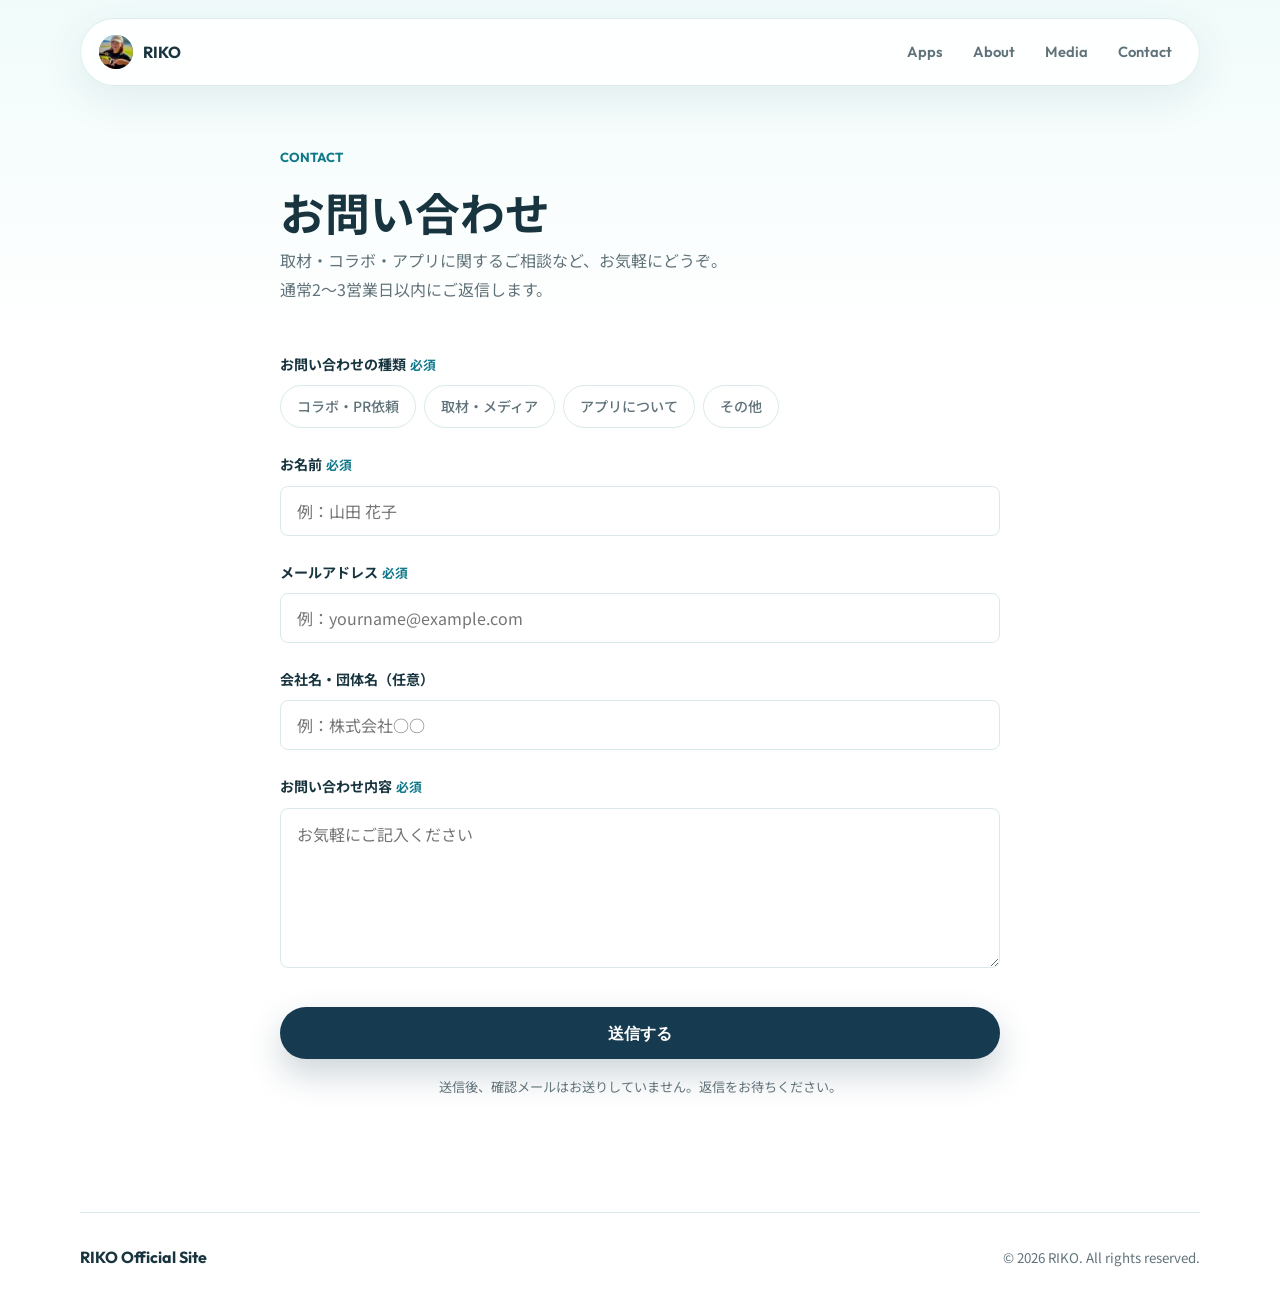
==== contact.html @ 4e9541ff "写真・スクリーンショット追加、お問い合わせフォームページ作成、Yahoo!News記事セクション追加" ====
<!doctype html>
<html lang="ja">
  <head>
    <meta charset="utf-8" />
    <meta name="viewport" content="width=device-width, initial-scale=1" />
    <title>お問い合わせ | RIKO Official Site</title>
    <meta name="description" content="リコへのお問い合わせページ。取材・コラボ・アプリに関するご相談はこちらから。" />
    <link rel="stylesheet" href="./styles.css" />
    <link rel="preconnect" href="https://fonts.googleapis.com" />
    <link rel="preconnect" href="https://fonts.gstatic.com" crossorigin />
    <link href="https://fonts.googleapis.com/css2?family=Noto+Sans+JP:wght@400;500;700&family=Outfit:wght@500;600;700&display=swap" rel="stylesheet" />
    <style>
      .contact-form-section {
        width: min(720px, calc(100% - 40px));
        margin: 0 auto;
        padding: 60px 0 100px;
      }
      .contact-form-section h1 {
        font-size: clamp(1.8rem, 4vw, 2.8rem);
        margin: 16px 0 8px;
      }
      .contact-form-section .lead {
        color: var(--muted);
        margin: 0 0 48px;
        font-size: 1rem;
      }
      .form-group {
        margin-bottom: 24px;
      }
      .form-group label {
        display: block;
        font-size: 0.88rem;
        font-weight: 700;
        margin-bottom: 8px;
        color: var(--ink);
      }
      .form-group label .required {
        color: var(--aqua-dark);
        margin-left: 4px;
        font-size: 0.8rem;
      }
      .form-group input,
      .form-group select,
      .form-group textarea {
        width: 100%;
        padding: 12px 16px;
        border: 1px solid var(--line);
        border-radius: 8px;
        background: #fff;
        font-family: "Noto Sans JP", sans-serif;
        font-size: 1rem;
        color: var(--ink);
        transition: border-color 160ms ease;
        -webkit-appearance: none;
      }
      .form-group input:focus,
      .form-group select:focus,
      .form-group textarea:focus {
        outline: none;
        border-color: var(--aqua);
        box-shadow: 0 0 0 3px rgba(43, 168, 184, 0.12);
      }
      .form-group textarea {
        min-height: 160px;
        resize: vertical;
        line-height: 1.7;
      }
      .form-group select {
        background-image: url("data:image/svg+xml,%3Csvg xmlns='http://www.w3.org/2000/svg' width='16' height='16' viewBox='0 0 24 24' fill='none' stroke='%2361737a' stroke-width='2'%3E%3Cpath d='M6 9l6 6 6-6'/%3E%3C/svg%3E");
        background-repeat: no-repeat;
        background-position: right 12px center;
        padding-right: 40px;
      }
      .form-submit {
        margin-top: 32px;
      }
      .form-submit .button {
        width: 100%;
        min-height: 52px;
        font-size: 1rem;
      }
      .form-note {
        margin-top: 16px;
        font-size: 0.82rem;
        color: var(--muted);
        text-align: center;
      }
      .success-message {
        display: none;
        background: #e6f7f6;
        border: 1px solid var(--mint);
        border-radius: 8px;
        padding: 24px;
        text-align: center;
        margin-top: 24px;
      }
      .success-message h3 {
        color: var(--aqua-dark);
        margin-bottom: 8px;
      }
      .success-message p {
        color: var(--muted);
        margin: 0;
      }
      .category-chips {
        display: flex;
        flex-wrap: wrap;
        gap: 8px;
      }
      .category-chips input[type="radio"] {
        display: none;
      }
      .category-chips label {
        display: inline-flex;
        align-items: center;
        padding: 8px 16px;
        border: 1px solid var(--line);
        border-radius: 999px;
        font-size: 0.88rem;
        font-weight: 500;
        cursor: pointer;
        transition: all 160ms ease;
        background: #fff;
        color: var(--muted);
        margin: 0;
      }
      .category-chips input[type="radio"]:checked + label {
        border-color: var(--aqua);
        background: #e6f7f6;
        color: var(--aqua-dark);
      }
      @media (max-width: 620px) {
        .contact-form-section {
          padding: 40px 0 80px;
        }
      }
    </style>
  </head>
  <body>
    <header class="site-header">
      <a class="brand" href="./index.html" aria-label="RIKO Official Site">
        <span class="brand-mark"><img src="./assets/riko-photo.jpg" alt="" style="width:100%;height:100%;object-fit:cover;border-radius:50%;" /></span>
        <span>RIKO</span>
      </a>
      <nav class="site-nav" aria-label="メインナビゲーション">
        <a href="./index.html#apps">Apps</a>
        <a href="./index.html#about">About</a>
        <a href="./index.html#media">Media</a>
        <a href="./contact.html">Contact</a>
      </nav>
    </header>

    <main>
      <div class="contact-form-section">
        <p class="eyebrow">Contact</p>
        <h1>お問い合わせ</h1>
        <p class="lead">
          取材・コラボ・アプリに関するご相談など、お気軽にどうぞ。<br>
          通常2〜3営業日以内にご返信します。
        </p>

        <form id="contact-form" action="https://formspree.io/f/FORMSPREE_ID" method="POST">
          <div class="form-group">
            <label>お問い合わせの種類<span class="required">必須</span></label>
            <div class="category-chips">
              <input type="radio" id="cat-collab" name="category" value="コラボ・PR依頼" required />
              <label for="cat-collab">コラボ・PR依頼</label>
              <input type="radio" id="cat-interview" name="category" value="取材・メディア" />
              <label for="cat-interview">取材・メディア</label>
              <input type="radio" id="cat-app" name="category" value="アプリについて" />
              <label for="cat-app">アプリについて</label>
              <input type="radio" id="cat-other" name="category" value="その他" />
              <label for="cat-other">その他</label>
            </div>
          </div>

          <div class="form-group">
            <label for="name">お名前<span class="required">必須</span></label>
            <input type="text" id="name" name="name" placeholder="例：山田 花子" required />
          </div>

          <div class="form-group">
            <label for="email">メールアドレス<span class="required">必須</span></label>
            <input type="email" id="email" name="email" placeholder="例：yourname@example.com" required />
          </div>

          <div class="form-group">
            <label for="company">会社名・団体名（任意）</label>
            <input type="text" id="company" name="company" placeholder="例：株式会社○○" />
          </div>

          <div class="form-group">
            <label for="message">お問い合わせ内容<span class="required">必須</span></label>
            <textarea id="message" name="message" placeholder="お気軽にご記入ください" required></textarea>
          </div>

          <input type="hidden" name="_subject" value="【RIKOサイト】お問い合わせ" />
          <input type="text" name="_gotcha" style="display:none" />

          <div class="form-submit">
            <button type="submit" class="button primary">送信する</button>
          </div>
          <p class="form-note">送信後、確認メールはお送りしていません。返信をお待ちください。</p>
        </form>

        <div class="success-message" id="success-message">
          <h3>送信完了しました 🎣</h3>
          <p>お問い合わせありがとうございます。<br>2〜3営業日以内にご返信します。</p>
        </div>
      </div>
    </main>

    <footer class="site-footer">
      <p>RIKO Official Site</p>
      <small>&copy; 2026 RIKO. All rights reserved.</small>
    </footer>

    <script>
      const form = document.getElementById('contact-form');
      form.addEventListener('submit', async function(e) {
        e.preventDefault();
        const btn = form.querySelector('button[type="submit"]');
        btn.textContent = '送信中...';
        btn.disabled = true;
        try {
          const res = await fetch(form.action, {
            method: 'POST',
            body: new FormData(form),
            headers: { 'Accept': 'application/json' }
          });
          if (res.ok) {
            form.style.display = 'none';
            document.getElementById('success-message').style.display = 'block';
          } else {
            btn.textContent = '送信できませんでした。再度お試しください';
            btn.disabled = false;
          }
        } catch {
          btn.textContent = '送信できませんでした。再度お試しください';
          btn.disabled = false;
        }
      });
    </script>
  </body>
</html>
---- styles.css ----
:root {
  color-scheme: light;
  --ink: #18343f;
  --muted: #61737a;
  --line: #d9e9eb;
  --paper: #ffffff;
  --wash: #f4fbfb;
  --aqua: #2ba8b8;
  --aqua-dark: #10798a;
  --mint: #cceee9;
  --sun: #f4c873;
  --navy: #163b50;
  --shadow: 0 24px 70px rgba(17, 81, 92, 0.14);
}

* {
  box-sizing: border-box;
}

html {
  scroll-behavior: smooth;
}

body {
  margin: 0;
  color: var(--ink);
  background:
    linear-gradient(180deg, rgba(236, 250, 249, 0.76), rgba(255, 255, 255, 0) 340px),
    var(--paper);
  font-family: "Noto Sans JP", system-ui, -apple-system, BlinkMacSystemFont, sans-serif;
  line-height: 1.8;
}

a {
  color: inherit;
  text-decoration: none;
}

img {
  display: block;
  max-width: 100%;
}

.site-header {
  position: sticky;
  top: 0;
  z-index: 20;
  display: flex;
  align-items: center;
  justify-content: space-between;
  gap: 24px;
  width: min(1120px, calc(100% - 40px));
  margin: 18px auto 0;
  padding: 12px 14px;
  border: 1px solid rgba(217, 233, 235, 0.82);
  border-radius: 999px;
  background: rgba(255, 255, 255, 0.88);
  box-shadow: 0 12px 44px rgba(25, 75, 85, 0.09);
  backdrop-filter: blur(18px);
}

.brand,
.site-nav,
.hero-actions,
.app-actions,
.contact-actions {
  display: flex;
  align-items: center;
}

.brand {
  gap: 10px;
  padding-left: 4px;
  font-family: "Outfit", sans-serif;
  font-weight: 700;
  letter-spacing: 0;
}

.brand-mark {
  display: grid;
  place-items: center;
  width: 34px;
  height: 34px;
  border-radius: 50%;
  color: #ffffff;
  background: linear-gradient(135deg, var(--aqua), var(--navy));
}

.site-nav {
  gap: 4px;
}

.site-nav a {
  padding: 8px 13px;
  border-radius: 999px;
  color: var(--muted);
  font-family: "Outfit", sans-serif;
  font-size: 0.92rem;
  font-weight: 600;
}

.site-nav a:hover,
.site-nav a:focus-visible {
  color: var(--ink);
  background: var(--wash);
}

.hero {
  display: grid;
  grid-template-columns: minmax(0, 0.92fr) minmax(390px, 1.08fr);
  gap: 48px;
  align-items: center;
  width: min(1120px, calc(100% - 40px));
  margin: 0 auto;
  padding: 54px 0 58px;
}

.eyebrow {
  margin: 0 0 12px;
  color: var(--aqua-dark);
  font-family: "Outfit", "Noto Sans JP", sans-serif;
  font-size: 0.82rem;
  font-weight: 700;
  letter-spacing: 0;
  text-transform: uppercase;
}

h1,
h2,
h3,
p {
  overflow-wrap: anywhere;
}

h1,
h2,
h3 {
  margin: 0;
  line-height: 1.28;
  letter-spacing: 0;
}

h1 {
  max-width: 680px;
  font-size: clamp(2.45rem, 4.7vw, 4.1rem);
  line-height: 1.16;
}

.hero-lead {
  max-width: 620px;
  margin: 24px 0 0;
  color: var(--muted);
  font-size: 1.05rem;
}

.hero-actions,
.app-actions,
.contact-actions {
  flex-wrap: wrap;
  gap: 12px;
  margin-top: 32px;
}

.button {
  display: inline-flex;
  align-items: center;
  justify-content: center;
  min-height: 48px;
  padding: 0 22px;
  border: 1px solid transparent;
  border-radius: 999px;
  font-weight: 700;
  line-height: 1.2;
  transition:
    transform 160ms ease,
    box-shadow 160ms ease,
    border-color 160ms ease,
    background 160ms ease;
}

.button:hover,
.button:focus-visible {
  transform: translateY(-1px);
}

.button.primary {
  color: #ffffff;
  background: var(--navy);
  box-shadow: 0 15px 34px rgba(22, 59, 80, 0.22);
}

.button.primary:hover,
.button.primary:focus-visible {
  background: var(--aqua-dark);
}

.button.secondary {
  color: var(--ink);
  border-color: var(--line);
  background: rgba(255, 255, 255, 0.82);
}

.button.disabled {
  color: #6b7b80;
  border-color: var(--line);
  background: #f3f8f8;
}

.button.compact {
  min-height: 42px;
  padding: 0 16px;
  font-size: 0.9rem;
}

.hero-visual {
  position: relative;
  overflow: hidden;
  min-height: 468px;
  border-radius: 8px;
  box-shadow: var(--shadow);
  isolation: isolate;
}

.hero-visual::after {
  position: absolute;
  inset: 0;
  content: "";
  background:
    linear-gradient(180deg, rgba(255, 255, 255, 0) 58%, rgba(13, 56, 71, 0.24)),
    linear-gradient(90deg, rgba(255, 255, 255, 0.2), rgba(255, 255, 255, 0));
  z-index: 1;
}

.hero-visual img {
  width: 100%;
  height: 100%;
  min-height: 468px;
  object-fit: cover;
}

.status-card {
  position: absolute;
  right: 22px;
  bottom: 22px;
  z-index: 2;
  display: flex;
  align-items: center;
  gap: 12px;
  width: min(300px, calc(100% - 44px));
  padding: 16px;
  border: 1px solid rgba(255, 255, 255, 0.7);
  border-radius: 8px;
  color: #ffffff;
  background: rgba(22, 59, 80, 0.68);
  backdrop-filter: blur(18px);
}

.status-card p {
  margin: 0 0 2px;
  font-family: "Outfit", sans-serif;
  font-size: 0.78rem;
  font-weight: 700;
  line-height: 1.2;
}

.status-card strong {
  display: block;
  font-size: 0.96rem;
  line-height: 1.4;
}

.status-dot {
  width: 12px;
  height: 12px;
  border-radius: 50%;
  background: var(--sun);
  box-shadow: 0 0 0 7px rgba(244, 200, 115, 0.18);
  flex: 0 0 auto;
}

.section {
  width: min(1120px, calc(100% - 40px));
  margin: 0 auto;
  padding: 86px 0;
}

.section-heading {
  max-width: 740px;
  margin-bottom: 34px;
}

.section-heading h2,
.about-copy h2,
.contact-section h2 {
  font-size: clamp(2rem, 4vw, 3.15rem);
}

.section-heading p:not(.eyebrow) {
  margin: 16px 0 0;
  color: var(--muted);
}

.focus-section {
  border-top: 1px solid var(--line);
}

.focus-grid {
  display: grid;
  grid-template-columns: repeat(3, 1fr);
  gap: 18px;
}

.focus-grid article,
.media-card {
  border: 1px solid var(--line);
  border-radius: 8px;
  background: rgba(255, 255, 255, 0.78);
}

.focus-grid article {
  padding: 24px;
}

.number {
  display: block;
  margin-bottom: 22px;
  color: var(--aqua-dark);
  font-family: "Outfit", sans-serif;
  font-size: 0.9rem;
  font-weight: 700;
}

.focus-grid h3,
.media-card h3 {
  font-size: 1.12rem;
}

.focus-grid p,
.media-card p,
.app-card p,
.about-copy p,
.contact-section p {
  color: var(--muted);
}

.focus-grid p,
.media-card p {
  margin: 14px 0 0;
  font-size: 0.96rem;
}

.apps-section {
  width: 100%;
  max-width: none;
  padding-right: max(20px, calc((100vw - 1120px) / 2));
  padding-left: max(20px, calc((100vw - 1120px) / 2));
  background: var(--wash);
}

.app-list {
  display: grid;
  grid-template-columns: repeat(2, minmax(0, 1fr));
  gap: 20px;
}

.app-card {
  display: grid;
  grid-template-columns: 86px minmax(0, 1fr);
  gap: 20px;
  padding: 26px;
  border: 1px solid var(--line);
  border-radius: 8px;
  background: var(--paper);
  box-shadow: 0 18px 54px rgba(21, 87, 97, 0.08);
}

.app-card.featured {
  border-color: rgba(43, 168, 184, 0.45);
}

.app-icon {
  display: grid;
  place-items: center;
  width: 86px;
  height: 86px;
  border-radius: 22px;
  color: #ffffff;
  font-size: 1.35rem;
  font-weight: 800;
  line-height: 1;
}

.shell-icon {
  background: linear-gradient(145deg, #68c7d1, #166179);
}

.fish-icon {
  background: linear-gradient(145deg, #f4c873, #2ba8b8 58%, #163b50);
}

.app-status {
  margin: 0 0 8px;
  color: var(--aqua-dark);
  font-size: 0.82rem;
  font-weight: 700;
}

.app-card h3 {
  font-size: 1.55rem;
}

.app-card p:not(.app-status) {
  margin: 14px 0 0;
}

.about-section {
  display: grid;
  grid-template-columns: 0.85fr 1.15fr;
  gap: 48px;
  align-items: center;
}

.portrait-card {
  overflow: hidden;
  display: grid;
  min-height: 430px;
  place-items: center;
  border-radius: 8px;
  background:
    linear-gradient(135deg, rgba(43, 168, 184, 0.12), rgba(244, 200, 115, 0.22)),
    #f8fcfc;
  border: 1px solid var(--line);
}

.portrait-placeholder {
  display: grid;
  place-items: center;
  width: min(250px, 65%);
  aspect-ratio: 1;
  border-radius: 50%;
  color: var(--navy);
  background: #ffffff;
  box-shadow: var(--shadow);
  font-family: "Outfit", sans-serif;
  font-size: clamp(2.4rem, 7vw, 5.5rem);
  font-weight: 700;
}

.about-copy p {
  margin: 18px 0 0;
  font-size: 1rem;
}

.media-section {
  border-top: 1px solid var(--line);
}

.media-grid {
  display: grid;
  grid-template-columns: repeat(4, 1fr);
  gap: 16px;
}

.media-card {
  min-height: 230px;
  padding: 22px;
}

.media-label {
  display: inline-flex;
  align-items: center;
  justify-content: center;
  min-height: 30px;
  padding: 0 10px;
  border-radius: 999px;
  color: var(--aqua-dark);
  background: #e6f7f6;
  font-family: "Outfit", sans-serif;
  font-size: 0.8rem;
  font-weight: 700;
}

.media-card h3 {
  margin-top: 28px;
}

.media-link-row {
  margin-top: 24px;
}

.text-link {
  color: var(--aqua-dark);
  font-weight: 700;
  border-bottom: 1px solid currentColor;
}

.news-section {
  padding-top: 0;
}

.news-list {
  border-top: 1px solid var(--line);
}

.news-list article {
  display: grid;
  grid-template-columns: 130px minmax(0, 1fr);
  gap: 24px;
  padding: 22px 0;
  border-bottom: 1px solid var(--line);
}

.news-list time {
  color: var(--aqua-dark);
  font-family: "Outfit", sans-serif;
  font-weight: 700;
}

.news-list p {
  margin: 0;
  color: var(--muted);
}

.contact-section {
  width: min(1120px, calc(100% - 40px));
  margin: 0 auto 80px;
  padding: 56px;
  border-radius: 8px;
  color: #ffffff;
  background:
    linear-gradient(120deg, rgba(22, 59, 80, 0.95), rgba(16, 121, 138, 0.86)),
    var(--navy);
}

.contact-section .eyebrow,
.contact-section p {
  color: rgba(255, 255, 255, 0.78);
}

.contact-section p {
  max-width: 700px;
}

.contact-section .button.secondary {
  color: #ffffff;
  border-color: rgba(255, 255, 255, 0.34);
  background: rgba(255, 255, 255, 0.08);
}

.hero-stats {
  display: flex;
  gap: 28px;
  margin-top: 32px;
  flex-wrap: wrap;
}

.hero-stat {
  display: flex;
  flex-direction: column;
}

.hero-stat strong {
  color: var(--navy);
  font-family: "Outfit", sans-serif;
  font-size: 1.5rem;
  font-weight: 700;
  line-height: 1.1;
}

.hero-stat span {
  color: var(--muted);
  font-size: 0.8rem;
  margin-top: 2px;
}

.about-role {
  display: inline-block;
  color: var(--aqua-dark) !important;
  font-size: 0.88rem !important;
  font-weight: 700;
  margin: 4px 0 0 !important;
  letter-spacing: 0.01em;
}

.media-card {
  transition: box-shadow 160ms ease, transform 160ms ease;
}

.media-card:has(a):hover {
  transform: translateY(-2px);
  box-shadow: 0 12px 32px rgba(21, 87, 97, 0.1);
}

.app-screenshot {
  grid-column: 1 / -1;
  margin-top: 8px;
  border-radius: 8px;
  overflow: hidden;
  border: 1px solid var(--line);
  max-height: 320px;
  display: flex;
  align-items: flex-start;
  justify-content: center;
  background: #f8fcfc;
}

.app-screenshot img {
  width: auto;
  max-width: 100%;
  max-height: 320px;
  object-fit: contain;
  object-position: top;
}

.news-articles {
  display: flex;
  flex-direction: column;
  gap: 12px;
  margin-bottom: 24px;
}

.news-article-card {
  display: flex;
  align-items: center;
  gap: 16px;
  padding: 18px 20px;
  border: 1px solid var(--line);
  border-radius: 8px;
  background: #fff;
  transition: box-shadow 160ms ease, transform 160ms ease;
}

.news-article-card:hover {
  transform: translateY(-2px);
  box-shadow: 0 8px 24px rgba(21, 87, 97, 0.1);
}

.news-article-label {
  flex-shrink: 0;
  display: inline-flex;
  align-items: center;
  padding: 3px 10px;
  border-radius: 999px;
  background: var(--aqua-dark);
  color: #fff;
  font-size: 0.75rem;
  font-weight: 700;
  font-family: "Outfit", sans-serif;
}

.news-article-title {
  flex: 1;
  margin: 0;
  color: var(--ink);
  font-size: 0.96rem;
  line-height: 1.5;
}

.news-article-link {
  flex-shrink: 0;
  color: var(--aqua-dark);
  font-size: 0.88rem;
  font-weight: 700;
}

.site-footer {
  display: flex;
  align-items: center;
  justify-content: space-between;
  gap: 16px;
  width: min(1120px, calc(100% - 40px));
  margin: 0 auto;
  padding: 30px 0 42px;
  border-top: 1px solid var(--line);
  color: var(--muted);
}

.site-footer p {
  margin: 0;
  color: var(--ink);
  font-family: "Outfit", sans-serif;
  font-weight: 700;
}

@media (max-width: 960px) {
  .site-header {
    border-radius: 22px;
  }

  .site-nav {
    display: none;
  }

  .hero,
  .about-section {
    grid-template-columns: 1fr;
  }

  .hero {
    gap: 34px;
    min-height: auto;
    padding-top: 52px;
  }

  .hero-visual,
  .hero-visual img {
    min-height: 420px;
  }

  .focus-grid,
  .app-list,
  .media-grid {
    grid-template-columns: 1fr;
  }
}

@media (max-width: 620px) {
  .site-header,
  .hero,
  .section,
  .contact-section,
  .site-footer {
    width: min(100% - 28px, 1120px);
  }

  .site-header {
    margin-top: 12px;
  }

  .brand-mark {
    width: 32px;
    height: 32px;
  }

  .hero {
    padding: 42px 0 58px;
    border-radius: 8px;
    background:
      linear-gradient(180deg, rgba(255, 255, 255, 0.86), rgba(244, 251, 251, 0.78)),
      url("./assets/hero-fishing-app.svg") center bottom / cover no-repeat;
  }

  h1 {
    font-size: clamp(2.35rem, 13vw, 4.2rem);
  }

  .hero-lead {
    font-size: 1rem;
  }

  .hero-actions,
  .app-actions,
  .contact-actions {
    align-items: stretch;
    flex-direction: column;
  }

  .button {
    width: 100%;
  }

  .hero-visual {
    display: none;
  }

  .section {
    padding: 66px 0;
  }

  .apps-section {
    padding-right: 14px;
    padding-left: 14px;
  }

  .app-card {
    grid-template-columns: 1fr;
    padding: 22px;
  }

  .app-icon {
    width: 74px;
    height: 74px;
    border-radius: 18px;
  }

  .portrait-card {
    min-height: 320px;
  }

  .news-list article {
    grid-template-columns: 1fr;
    gap: 6px;
  }

  .contact-section {
    margin-bottom: 54px;
    padding: 34px 24px;
  }

  .site-footer {
    align-items: flex-start;
    flex-direction: column;
  }
}
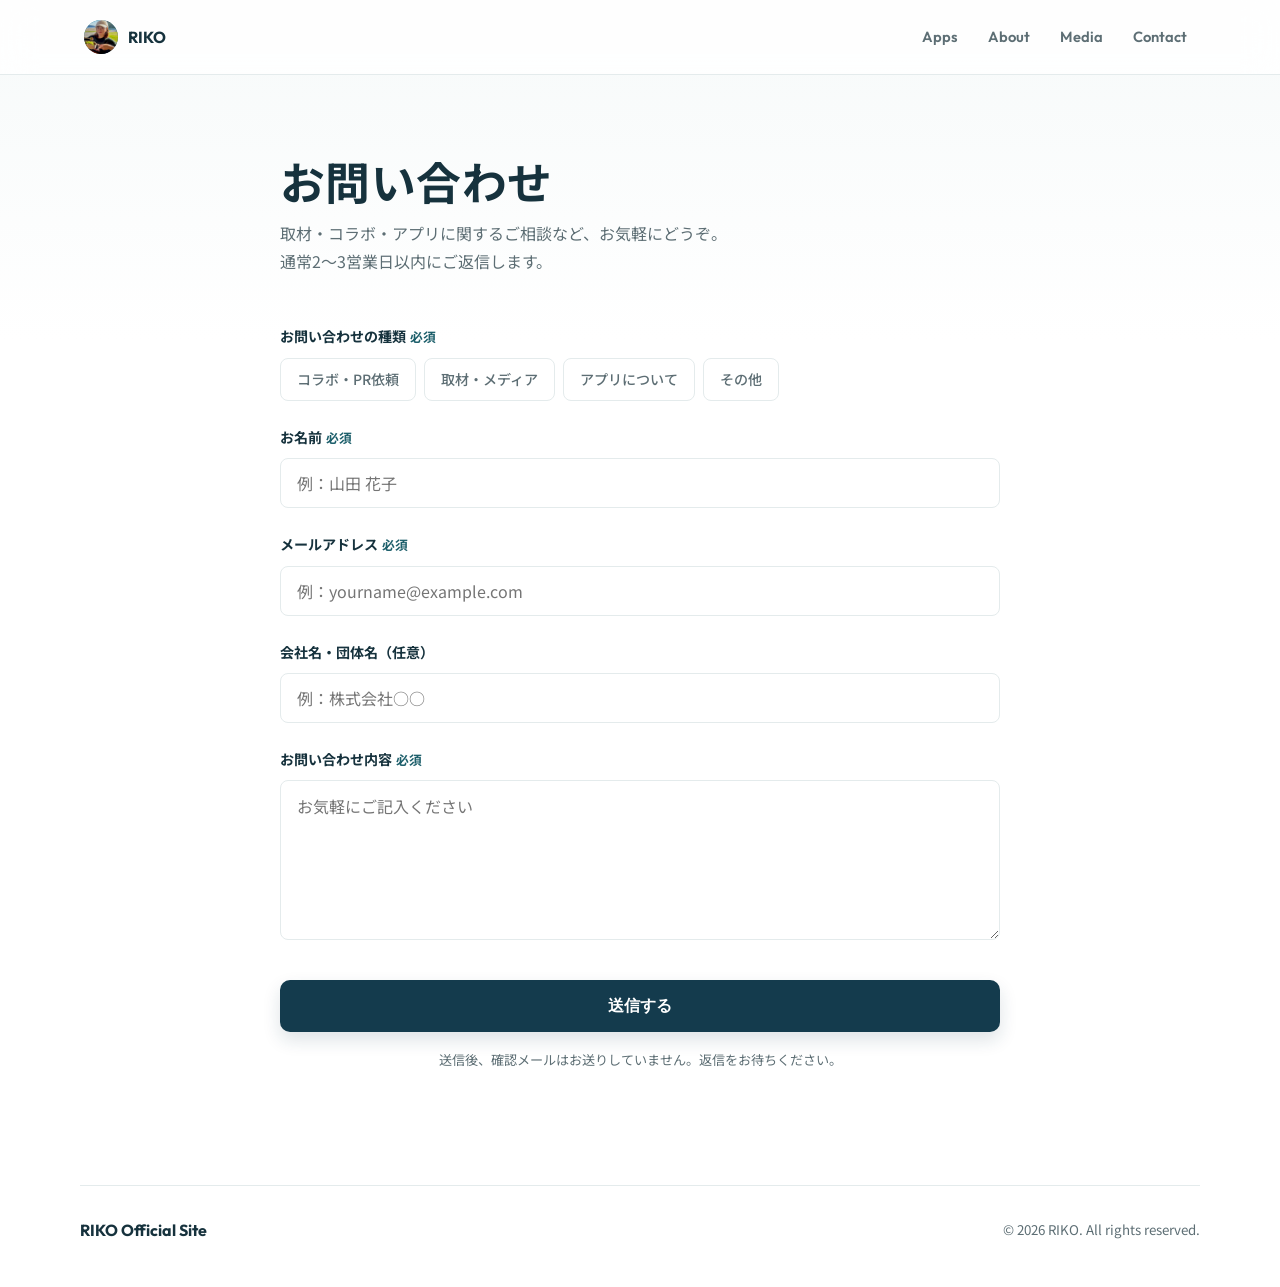
==== commit 58c50aa1: "Update contact.html" ====
--- a/contact.html
+++ b/contact.html
@@ -58,7 +58,7 @@
       .form-group textarea:focus {
         outline: none;
         border-color: var(--aqua);
-        box-shadow: 0 0 0 3px rgba(43, 168, 184, 0.12);
+        box-shadow: 0 0 0 3px rgba(47, 126, 138, 0.16);
       }
       .form-group textarea {
         min-height: 160px;
@@ -87,7 +87,7 @@
       }
       .success-message {
         display: none;
-        background: #e6f7f6;
+        background: #eef4f4;
         border: 1px solid var(--mint);
         border-radius: 8px;
         padding: 24px;
@@ -115,7 +115,7 @@
         align-items: center;
         padding: 8px 16px;
         border: 1px solid var(--line);
-        border-radius: 999px;
+        border-radius: 8px;
         font-size: 0.88rem;
         font-weight: 500;
         cursor: pointer;
@@ -126,7 +126,7 @@
       }
       .category-chips input[type="radio"]:checked + label {
         border-color: var(--aqua);
-        background: #e6f7f6;
+        background: #eef4f4;
         color: var(--aqua-dark);
       }
       @media (max-width: 620px) {
@@ -152,14 +152,13 @@
 
     <main>
       <div class="contact-form-section">
-        <p class="eyebrow">Contact</p>
         <h1>お問い合わせ</h1>
         <p class="lead">
           取材・コラボ・アプリに関するご相談など、お気軽にどうぞ。<br>
           通常2〜3営業日以内にご返信します。
         </p>
 
-        <form id="contact-form" action="https://formspree.io/f/FORMSPREE_ID" method="POST">
+        <form id="contact-form" action="https://formspree.io/f/xlgkkrev" method="POST">
           <div class="form-group">
             <label>お問い合わせの種類<span class="required">必須</span></label>
             <div class="category-chips">
--- a/styles.css
+++ b/styles.css
@@ -1,16 +1,16 @@
 :root {
   color-scheme: light;
-  --ink: #18343f;
-  --muted: #61737a;
-  --line: #d9e9eb;
+  --ink: #16323d;
+  --muted: #5d6e74;
+  --line: #e4ebec;
   --paper: #ffffff;
-  --wash: #f4fbfb;
-  --aqua: #2ba8b8;
-  --aqua-dark: #10798a;
-  --mint: #cceee9;
-  --sun: #f4c873;
-  --navy: #163b50;
-  --shadow: 0 24px 70px rgba(17, 81, 92, 0.14);
+  --wash: #f6f9f9;
+  --aqua: #2f7e8a;
+  --aqua-dark: #1d5f6b;
+  --mint: #d7e7e6;
+  --sun: #2f7e8a;
+  --navy: #143b4d;
+  --shadow: 0 14px 36px rgba(20, 59, 77, 0.08);
 }
 
 * {
@@ -25,7 +25,7 @@
   margin: 0;
   color: var(--ink);
   background:
-    linear-gradient(180deg, rgba(236, 250, 249, 0.76), rgba(255, 255, 255, 0) 340px),
+    linear-gradient(180deg, rgba(244, 248, 248, 0.8), rgba(255, 255, 255, 0) 340px),
     var(--paper);
   font-family: "Noto Sans JP", system-ui, -apple-system, BlinkMacSystemFont, sans-serif;
   line-height: 1.8;
@@ -49,14 +49,15 @@
   align-items: center;
   justify-content: space-between;
   gap: 24px;
-  width: min(1120px, calc(100% - 40px));
-  margin: 18px auto 0;
-  padding: 12px 14px;
-  border: 1px solid rgba(217, 233, 235, 0.82);
-  border-radius: 999px;
-  background: rgba(255, 255, 255, 0.88);
-  box-shadow: 0 12px 44px rgba(25, 75, 85, 0.09);
-  backdrop-filter: blur(18px);
+  width: 100%;
+  margin: 0;
+  padding: 16px max(20px, calc((100vw - 1120px) / 2));
+  border: 0;
+  border-bottom: 1px solid var(--line);
+  border-radius: 0;
+  background: rgba(255, 255, 255, 0.82);
+  box-shadow: none;
+  backdrop-filter: blur(16px);
 }
 
 .brand,
@@ -92,7 +93,7 @@
 
 .site-nav a {
   padding: 8px 13px;
-  border-radius: 999px;
+  border-radius: 8px;
   color: var(--muted);
   font-family: "Outfit", sans-serif;
   font-size: 0.92rem;
@@ -141,9 +142,19 @@
 }
 
 h1 {
-  max-width: 680px;
-  font-size: clamp(2.45rem, 4.7vw, 4.1rem);
-  line-height: 1.16;
+  max-width: 720px;
+  font-size: clamp(1.8rem, 3.4vw, 2.4rem);
+  line-height: 1.32;
+  letter-spacing: 0.01em;
+}
+
+.hero-kicker {
+  margin: 0 0 16px;
+  color: var(--navy);
+  font-family: "Outfit", "Noto Sans JP", sans-serif;
+  font-size: 0.98rem;
+  font-weight: 600;
+  letter-spacing: 0.04em;
 }
 
 .hero-lead {
@@ -168,7 +179,7 @@
   min-height: 48px;
   padding: 0 22px;
   border: 1px solid transparent;
-  border-radius: 999px;
+  border-radius: 10px;
   font-weight: 700;
   line-height: 1.2;
   transition:
@@ -186,7 +197,7 @@
 .button.primary {
   color: #ffffff;
   background: var(--navy);
-  box-shadow: 0 15px 34px rgba(22, 59, 80, 0.22);
+  box-shadow: 0 8px 18px rgba(20, 59, 77, 0.14);
 }
 
 .button.primary:hover,
@@ -270,11 +281,10 @@
 }
 
 .status-dot {
-  width: 12px;
-  height: 12px;
+  width: 9px;
+  height: 9px;
   border-radius: 50%;
-  background: var(--sun);
-  box-shadow: 0 0 0 7px rgba(244, 200, 115, 0.18);
+  background: var(--aqua);
   flex: 0 0 auto;
 }
 
@@ -292,7 +302,8 @@
 .section-heading h2,
 .about-copy h2,
 .contact-section h2 {
-  font-size: clamp(2rem, 4vw, 3.15rem);
+  font-size: clamp(1.7rem, 2.8vw, 2.25rem);
+  letter-spacing: 0.01em;
 }
 
 .section-heading p:not(.eyebrow) {
@@ -371,7 +382,7 @@
   border: 1px solid var(--line);
   border-radius: 8px;
   background: var(--paper);
-  box-shadow: 0 18px 54px rgba(21, 87, 97, 0.08);
+  box-shadow: 0 10px 28px rgba(21, 87, 97, 0.06);
 }
 
 .app-card.featured {
@@ -391,11 +402,11 @@
 }
 
 .shell-icon {
-  background: linear-gradient(145deg, #68c7d1, #166179);
+  background: linear-gradient(145deg, #3a8d99, #143b4d);
 }
 
 .fish-icon {
-  background: linear-gradient(145deg, #f4c873, #2ba8b8 58%, #163b50);
+  background: linear-gradient(145deg, #3a8d99, #1d5f6b 58%, #143b4d);
 }
 
 .app-status {
@@ -406,7 +417,7 @@
 }
 
 .app-card h3 {
-  font-size: 1.55rem;
+  font-size: 1.35rem;
 }
 
 .app-card p:not(.app-status) {
@@ -472,9 +483,9 @@
   justify-content: center;
   min-height: 30px;
   padding: 0 10px;
-  border-radius: 999px;
+  border-radius: 6px;
   color: var(--aqua-dark);
-  background: #e6f7f6;
+  background: #eef4f4;
   font-family: "Outfit", sans-serif;
   font-size: 0.8rem;
   font-weight: 700;
@@ -513,6 +524,13 @@
 .news-list time {
   color: var(--aqua-dark);
   font-family: "Outfit", sans-serif;
+  font-weight: 700;
+}
+
+.news-subhead {
+  margin: 0;
+  color: var(--muted);
+  font-size: 0.95rem;
   font-weight: 700;
 }
 
@@ -528,7 +546,7 @@
   border-radius: 8px;
   color: #ffffff;
   background:
-    linear-gradient(120deg, rgba(22, 59, 80, 0.95), rgba(16, 121, 138, 0.86)),
+    linear-gradient(120deg, rgba(20, 59, 77, 0.96), rgba(29, 95, 107, 0.9)),
     var(--navy);
 }
 
@@ -640,7 +658,7 @@
   display: inline-flex;
   align-items: center;
   padding: 3px 10px;
-  border-radius: 999px;
+  border-radius: 6px;
   background: var(--aqua-dark);
   color: #fff;
   font-size: 0.75rem;
@@ -737,11 +755,11 @@
     border-radius: 8px;
     background:
       linear-gradient(180deg, rgba(255, 255, 255, 0.86), rgba(244, 251, 251, 0.78)),
-      url("./assets/hero-fishing-app.svg") center bottom / cover no-repeat;
+      url("./assets/hero-riko-fishing.svg?v=20260617") center bottom / cover no-repeat;
   }
 
   h1 {
-    font-size: clamp(2.35rem, 13vw, 4.2rem);
+    font-size: clamp(1.7rem, 7.5vw, 2.35rem);
   }
 
   .hero-lead {
@@ -802,3 +820,22 @@
     flex-direction: column;
   }
 }
+
+@media (prefers-reduced-motion: reduce) {
+  html {
+    scroll-behavior: auto;
+  }
+  *,
+  *::before,
+  *::after {
+    transition-duration: 0.01ms !important;
+    animation-duration: 0.01ms !important;
+    animation-iteration-count: 1 !important;
+  }
+  .button:hover,
+  .button:focus-visible,
+  .media-card:has(a):hover,
+  .news-article-card:hover {
+    transform: none;
+  }
+}
